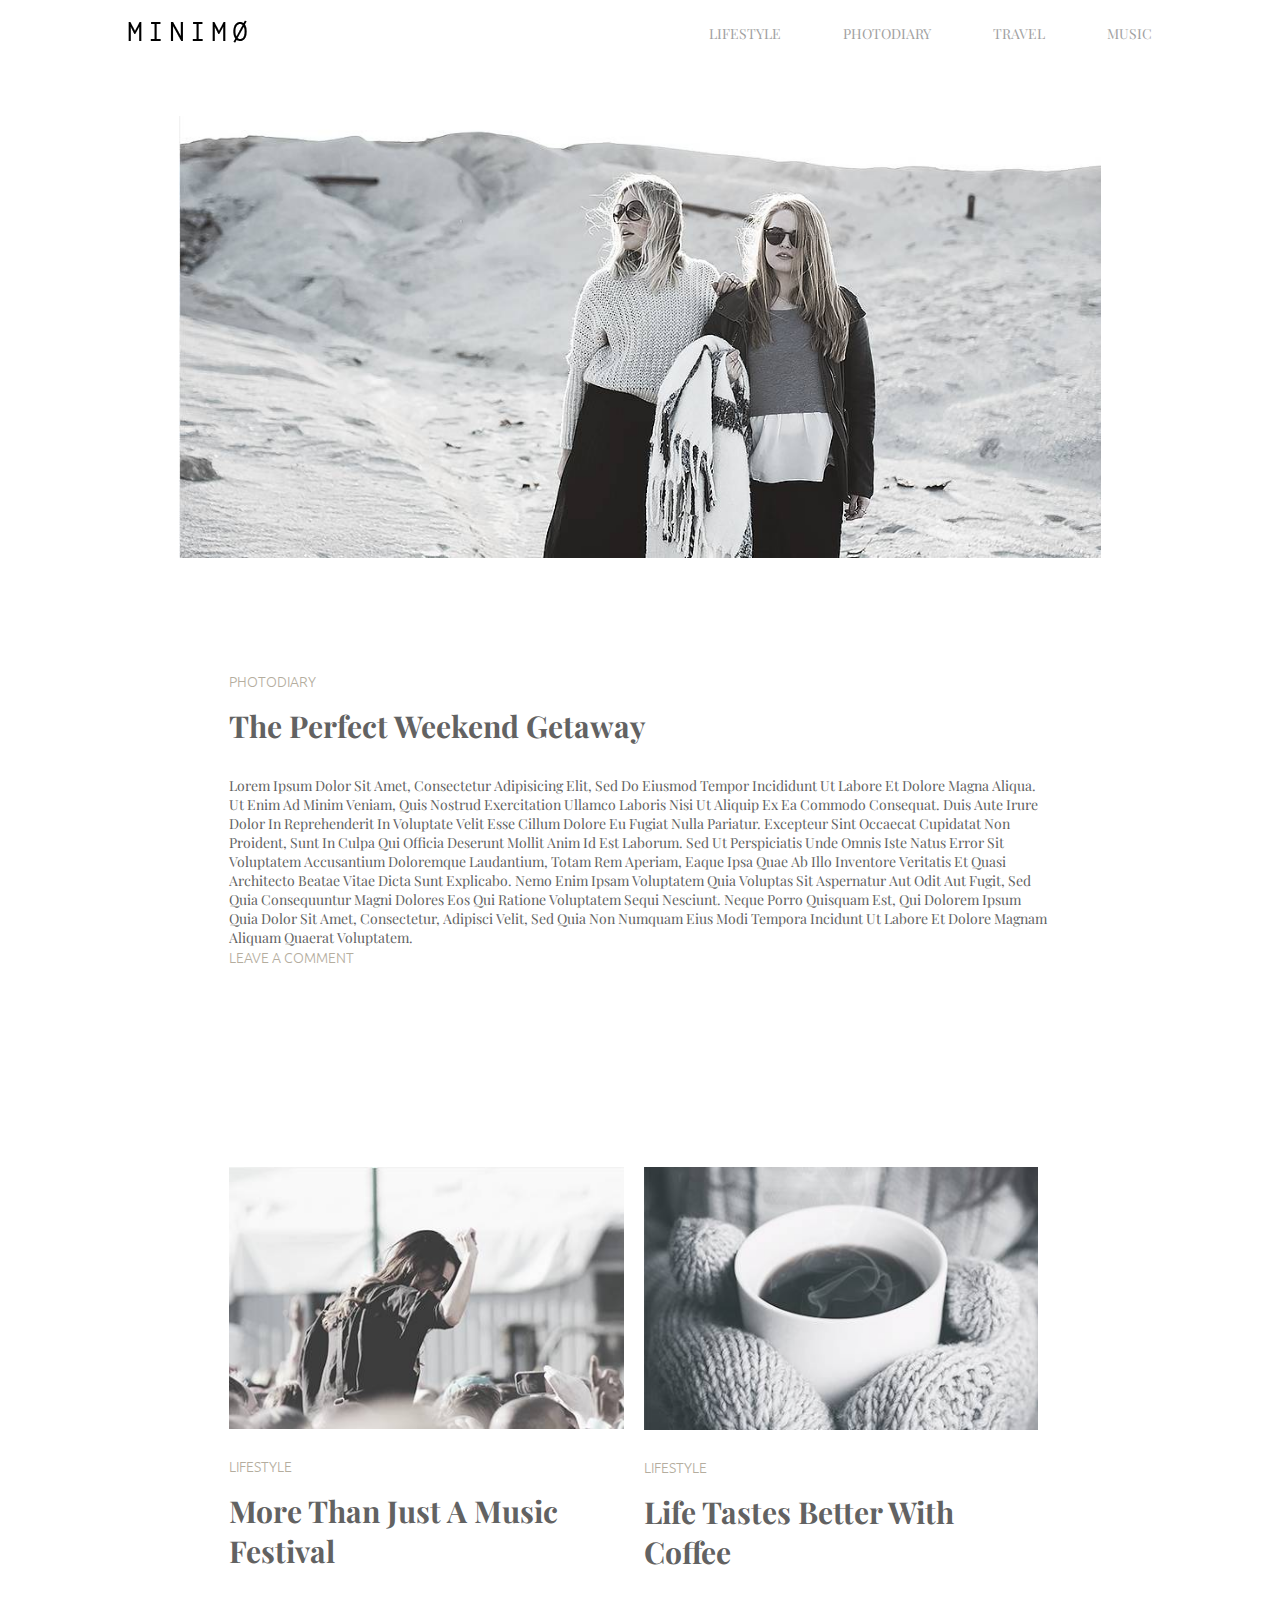
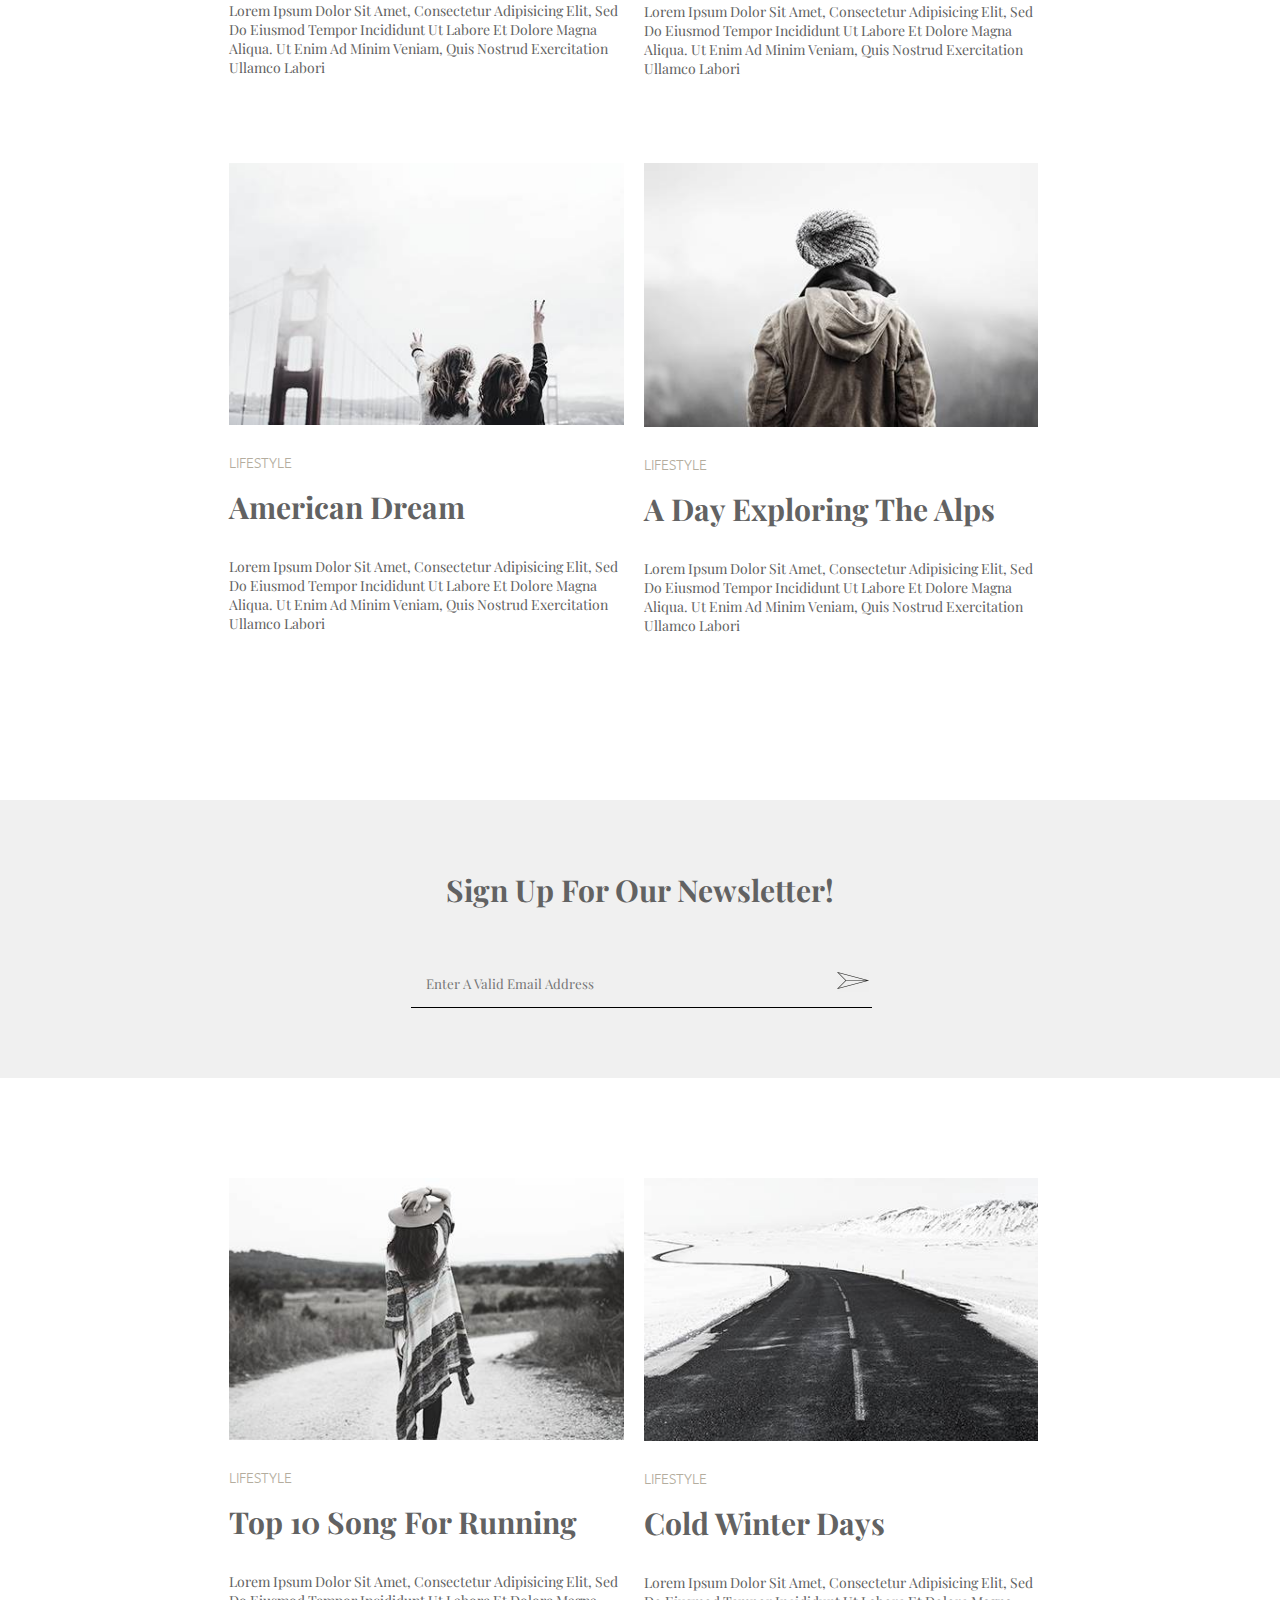
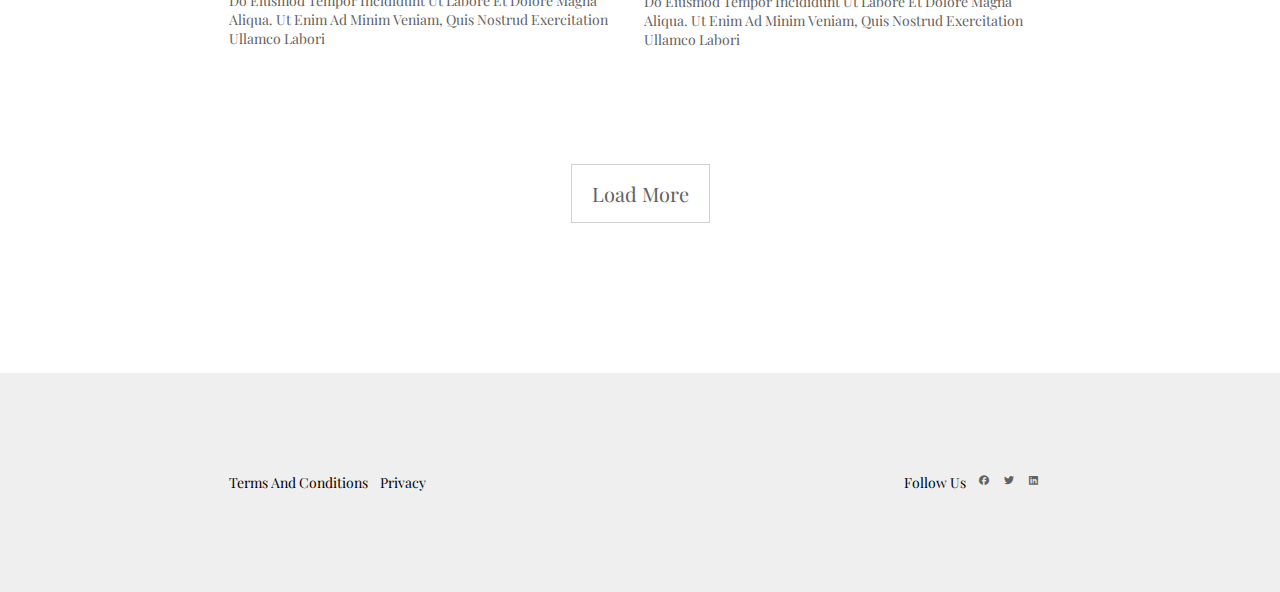
==== index.html @ 7b5004a9 "minimal theme" ====
<!DOCTYPE html>
<html lang="en">
<head>
    <meta charset="UTF-8">
    <meta http-equiv="X-UA-Compatible" content="IE=edge">
    <meta name="viewport" content="width=device-width, initial-scale=1.0">
    <title>Quick | Convert JPEG to HTML</title>
    <link rel="icon" type="image/x-icon" href="img/favicon.ico">
	<link rel="stylesheet" type="text/css" href="css/style.css">
	<link rel="stylesheet" href="https://cdnjs.cloudflare.com/ajax/libs/font-awesome/6.1.1/css/all.min.css">


</head>
<body>
	<header>
		<!-- <div class="container flexheader"> -->
			<div class="logo">
				<img src="img/logo.png" alt="logo">
			</div>
			<nav class="navbar">
				<a href="#"> lifestyle</a>
				<a href="#">photodiary</a>
				<a href="#">travel</a>
				<a href="#">music</a>
			</nav>
		<!-- </div> -->
	</header>
	<section class="homepage">
		<div class="container">
			<div class="banner_img">
				<img src="img/banner.jpg">
			</div>
			<div class="banner_content">
				<h4>photodiary</h4>
				<h2>The perfect weekend getaway </h2>
				<p>Lorem ipsum dolor sit amet, consectetur adipisicing elit, sed do eiusmod tempor incididunt ut labore et dolore magna aliqua. Ut enim ad minim veniam, quis nostrud exercitation ullamco laboris nisi ut aliquip ex ea commodo consequat. Duis aute irure dolor in reprehenderit in voluptate velit esse cillum dolore eu fugiat nulla pariatur. Excepteur sint occaecat cupidatat non proident, sunt in culpa qui officia deserunt mollit anim id est laborum. Sed ut perspiciatis unde omnis iste natus error sit voluptatem accusantium doloremque laudantium, totam rem aperiam, eaque ipsa quae ab illo inventore veritatis et quasi architecto beatae vitae dicta sunt explicabo. Nemo enim ipsam voluptatem quia voluptas sit aspernatur aut odit aut fugit, sed quia consequuntur magni dolores eos qui ratione voluptatem sequi nesciunt. Neque porro quisquam est, qui dolorem ipsum quia dolor sit amet, consectetur, adipisci velit, sed quia non numquam eius modi tempora incidunt ut labore et dolore magnam aliquam quaerat voluptatem.
				</p>
				<h3>Leave a comment</h3>

			</div>

	</div></section>
	<section><div class="container">
		<div class="gallery-container">
			<div class="single-box">
				<img src="img/service-1.jpg">
				<p class="top_title">Lifestyle</p>
				<h2>More than just a music festival </h2>
				<p>Lorem ipsum dolor sit amet, consectetur adipisicing elit, sed do eiusmod tempor incididunt ut labore et dolore magna aliqua. Ut enim ad minim veniam, quis nostrud exercitation ullamco labori</p>
			</div>
			<div class="single-box">
				<img src="img/service-2.jpg">
				<p class="top_title">Lifestyle</p>
				<h2>Life tastes better with coffee</h2>
				<p>Lorem ipsum dolor sit amet, consectetur adipisicing elit, sed do eiusmod tempor incididunt ut labore et dolore magna aliqua. Ut enim ad minim veniam, quis nostrud exercitation ullamco labori</p>
			</div>
			<div class="single-box">
				<img src="img/service-3.jpg">
				<p class="top_title">Lifestyle</p>
				<h2>American dream </h2>
				<p>Lorem ipsum dolor sit amet, consectetur adipisicing elit, sed do eiusmod tempor incididunt ut labore et dolore magna aliqua. Ut enim ad minim veniam, quis nostrud exercitation ullamco labori</p>
			</div>
			<div class="single-box">
				<img src="img/service-4.jpg">
				<p class="top_title">Lifestyle</p>
				<h2>A day exploring the Alps</h2>
				<p>Lorem ipsum dolor sit amet, consectetur adipisicing elit, sed do eiusmod tempor incididunt ut labore et dolore magna aliqua. Ut enim ad minim veniam, quis nostrud exercitation ullamco labori</p>
			</div>
			</div>
	</div></section>
	<section class="newsletter">
		<div class="container">
			<h2>Sign up for our newsletter!</h2>
			<div class="form-container">
			<input type="email" placeholder="Enter a valid email address">
			<button class="sendbtn"><img src="img/sendicon.png"></button>
			
			</div>
		</div>
	</section>
	<section class="blog">
		<div class="container">
			<div class="blog-container">
			<div class="single-box">
				<img src="img/left_img.jpg">
				<p class="top_title">Lifestyle</p>
				<h2>Top 10 song for running</h2>
				<p>Lorem ipsum dolor sit amet, consectetur adipisicing elit, sed do eiusmod tempor incididunt ut labore et dolore magna aliqua. Ut enim ad minim veniam, quis nostrud exercitation ullamco labori</p>
			</div>
			<div class="single-box">
				<img src="img/rightimg.jpg">
				<p class="top_title">LifeStyle</p>
				<h2>Cold winter days</h2>
				<p>Lorem ipsum dolor sit amet, consectetur adipisicing elit, sed do eiusmod tempor incididunt ut labore et dolore magna aliqua. Ut enim ad minim veniam, quis nostrud exercitation ullamco labori</p>
			</div>
			</div>
			<div class="loadmore">
				<a href="#">Load More</a>
			</div>
		</div>
	</section>
	<section><div class="container"></div></section>
	<footer><div class="container footer">
		<div class="link">
			<a href="#Terms and conditions">Terms and conditions</a>
			<a href="#Privacy">Privacy</a>
		</div>
		<div class="box">
		    <p>Follow Us</p>
		    <ul>
		        <li>
		            <a href="#"><i class="fa-brands fa-facebook"></i></a>
		        </li>
		        <li><a href="#"><i class="fa-brands fa-twitter"></i></a></li>
		        <li><a href="#"><i class="fa-brands fa-linkedin"></i></a></li>
		    </ul>
		    
		</div>
	</div></footer>
</body>
</html>
---- css/style.css ----
@import url('https://fonts.googleapis.com/css2?family=Playfair+Display:wght@400;500;600&family=Ubuntu:wght@300&display=swap');
*{
    font-family: 'Playfair Display', serif;

    margin:0;
    padding:0;
    box-sizing: border-box;
    outline: none;
    border:none;
    text-decoration:none;
    text-transform: capitalize;
}
html{
    font-size: 62.5%;
    overflow-x: hidden;
}
html::-webkit-scrollbar{
    width: 1rem;
}
html::-webkit-scrollbar-track{
    background-color: white;
}
html::-webkit-scrollbar-thumb{
    background-color: #626262;
}
section, header, footer{
    padding: 5rem 10%;
}
section h1{
    font-size: 3em;
}
img{max-width: 100%;}
.container{width:90%;margin: 0 auto;}
header{
    position:sticky;
    top: 0;left: 0;right: 0;
    z-index:1000;background: #fff;
    padding-top:2rem;
    padding-bottom: 2rem;
    display: flex;
    align-items: center;
    justify-content: space-between;
    /*width: 90%;*/
}
.navbar a{
    text-transform: uppercase;font-size: 14px;color: #a1a1a1;font-weight: lighter;padding-right: 60px;
}
.navbar a:last-child{padding-right: 0}

.banner_img{padding-bottom: 60px;}
.banner_content{padding: 50px;}
h2{font-size: 30px; color: #626262;}
h4, h3, .top_title{font-family: 'Ubuntu', sans-serif;font-weight: lighter;text-transform: uppercase;color:#b4ad9e;font-size: 14px;}
.banner_content h2{font-size: 30px; color: #626262;}
p{font-size: 14px;color: #626262;}
.loadmore a{border: 1px solid #d1d1d1;
    padding: 15px 20px;
    color: #626262;
    font-size: 20px;}
footer p{color: #000;padding-right: 13px;}
.gallery-container, .blog-container{display: flex;flex-wrap:wrap;gap:2rem;padding:50px;}
.single-box{width:48%;margin-bottom: 65px;}
.single-box img{margin-bottom: 24px;}
.single-box .top_title, .banner_content h4{margin-bottom: 15px;}
.single-box h2, .banner_content h2{margin-bottom: 30px;}
.newsletter{background: #f0f0f0;padding: 70px 0;text-align: center;}
.newsletter h2{margin-bottom: 50px;}
.blog .loadmore{display: flex;align-items:center;justify-content:center;}

footer {background-color: #efefef}
.footer{display: flex;
    justify-content: space-between;
    align-items: center;padding:50px;
}
.link a{
    font-size: 14px;color: #000;margin-right: 10px;
} 
ul li{list-style-type: none;display: inline-block;padding-right: 13px;}
.footer .box{display: flex;}
.footer .box a{
    color: #626262;
    font-style: 14px;
}
input{
    width: 40%;
    padding: 15px;
    border-bottom: 1px solid #000;
    background: transparent;
    position: relative;
}
.form-container .sendbtn{margin-left: -37px;}
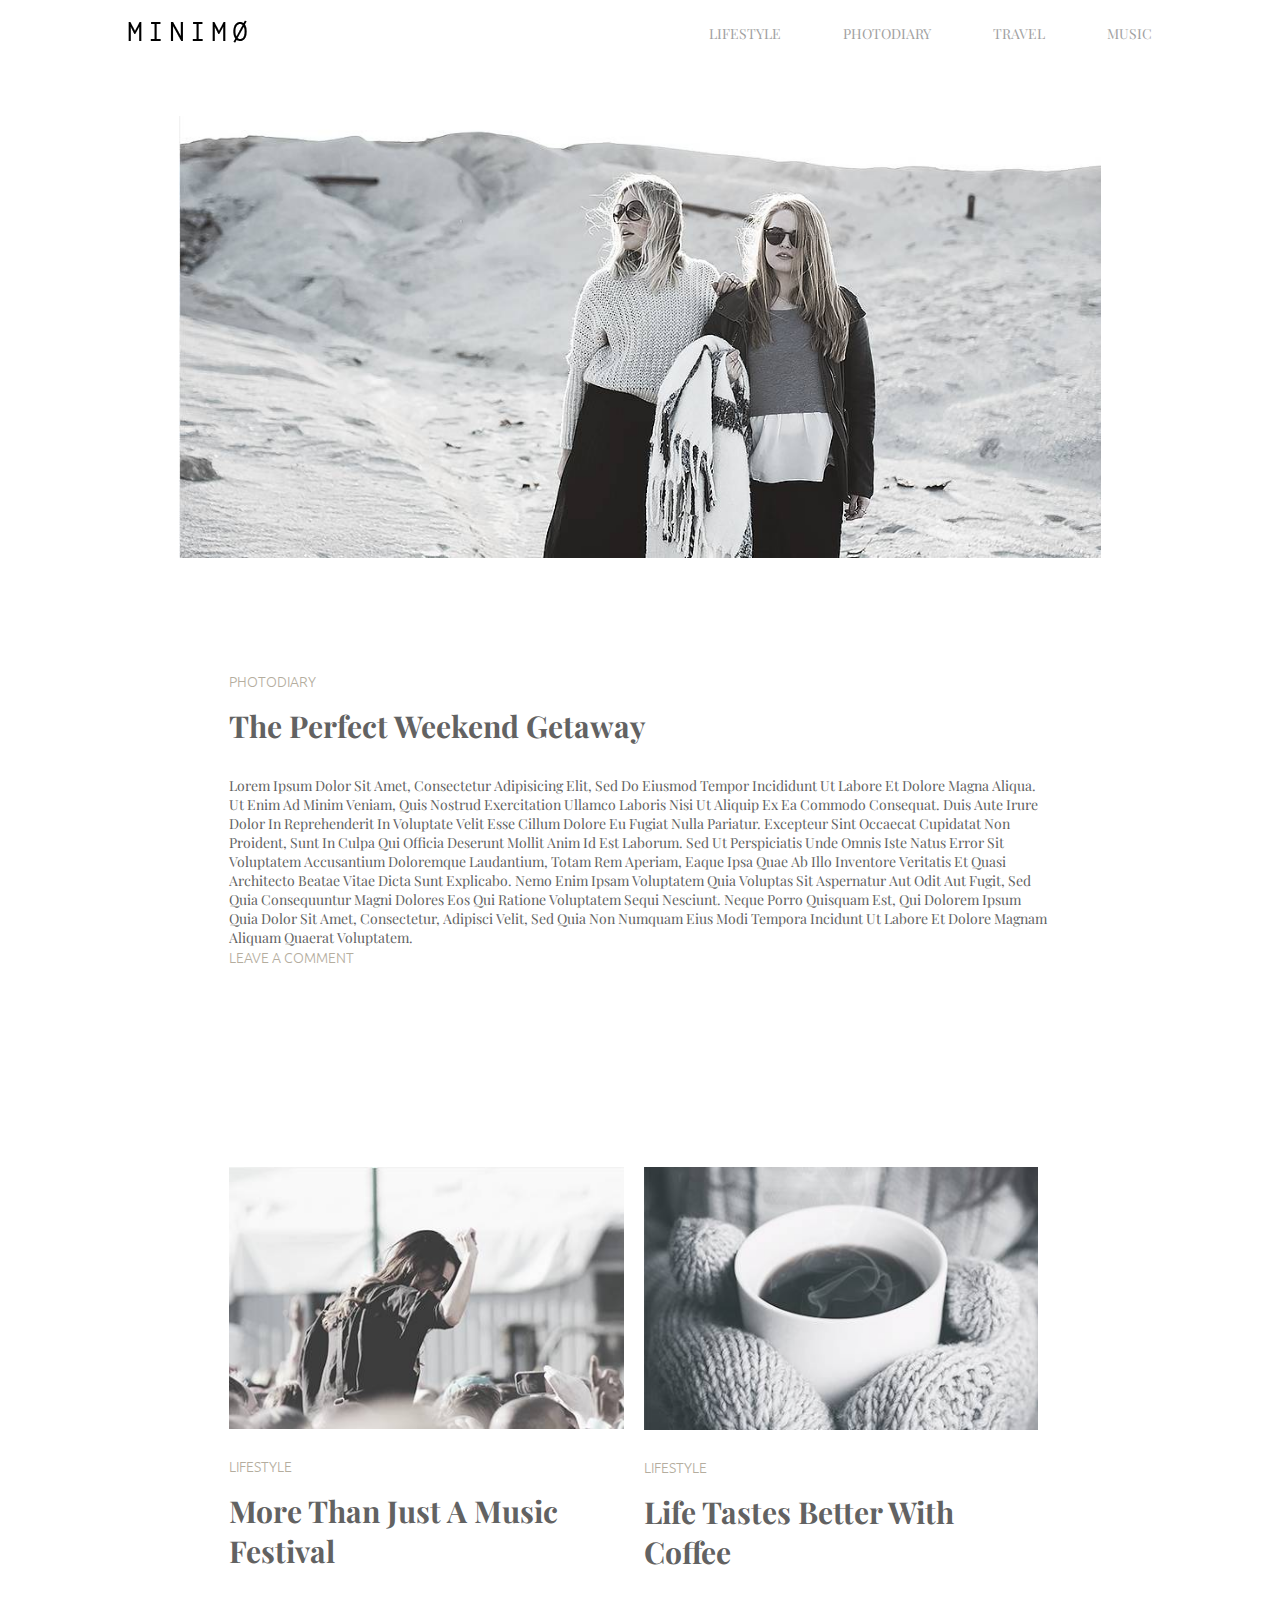
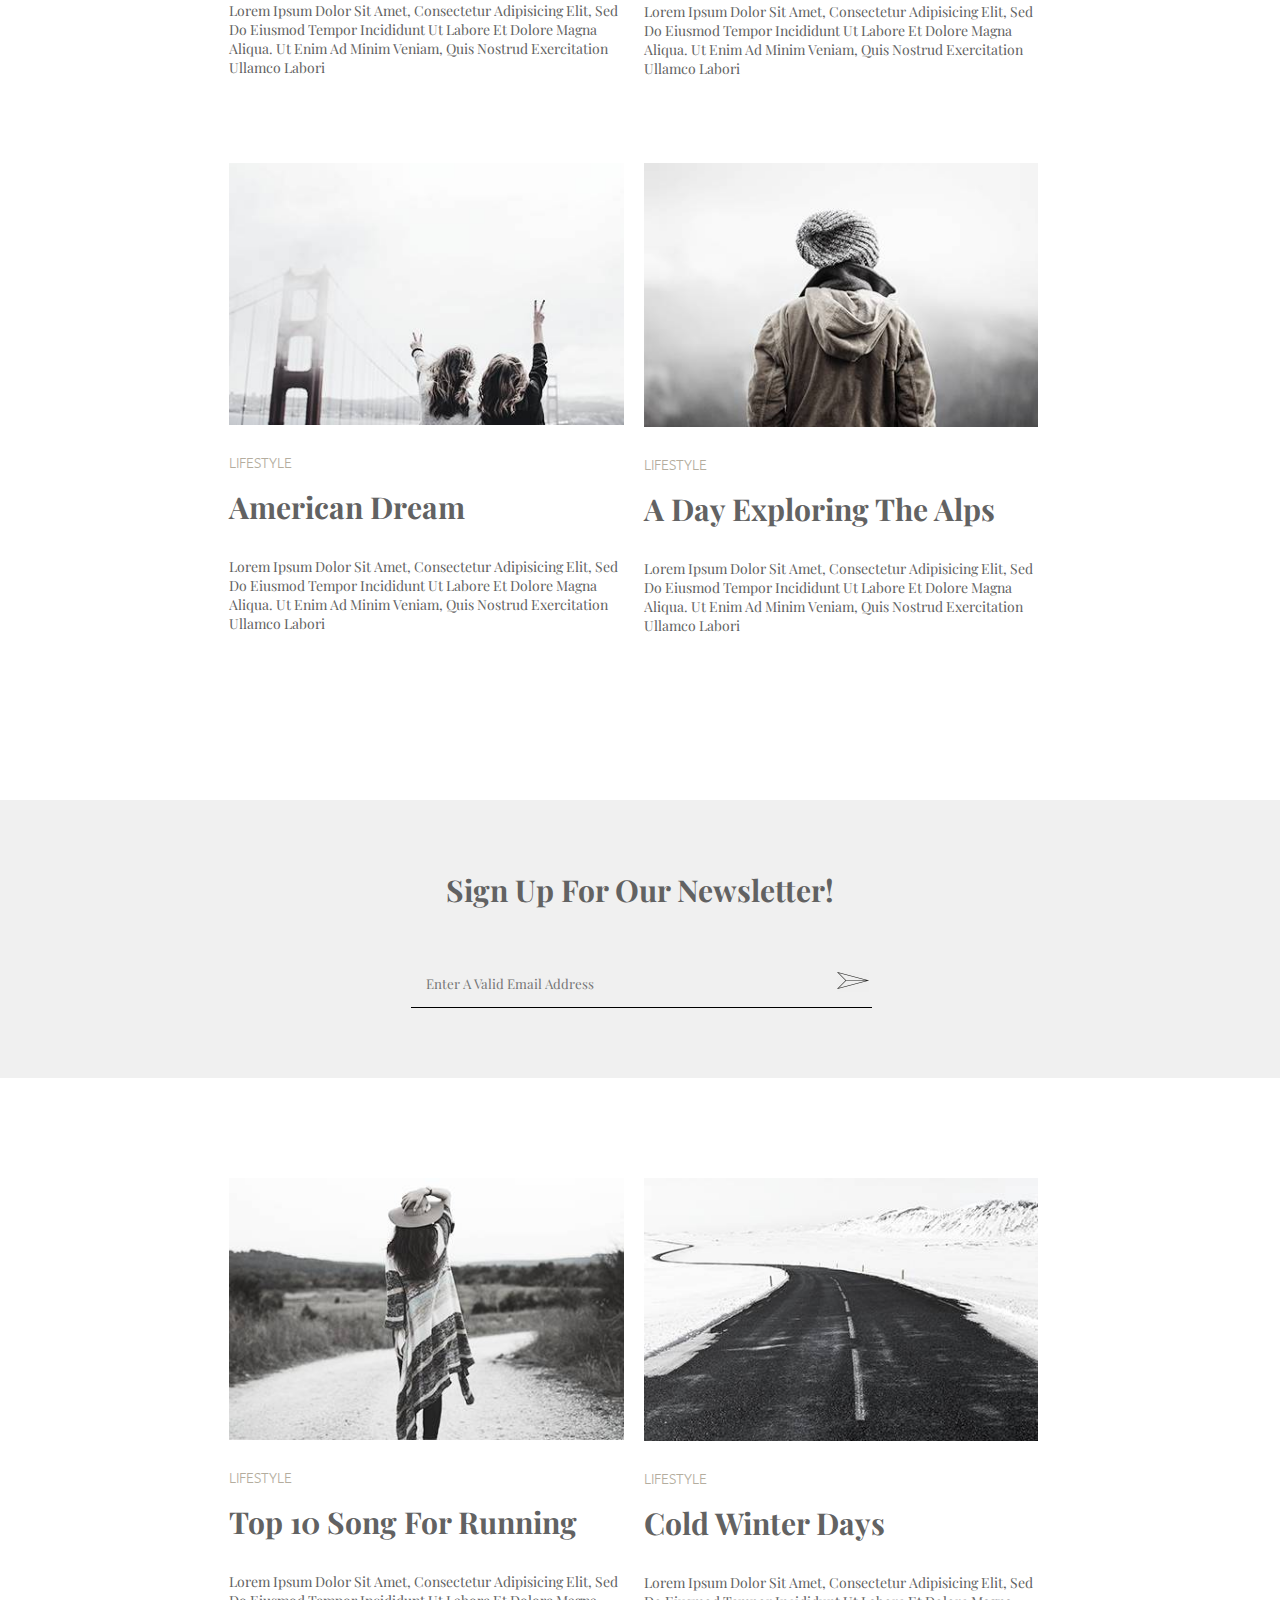
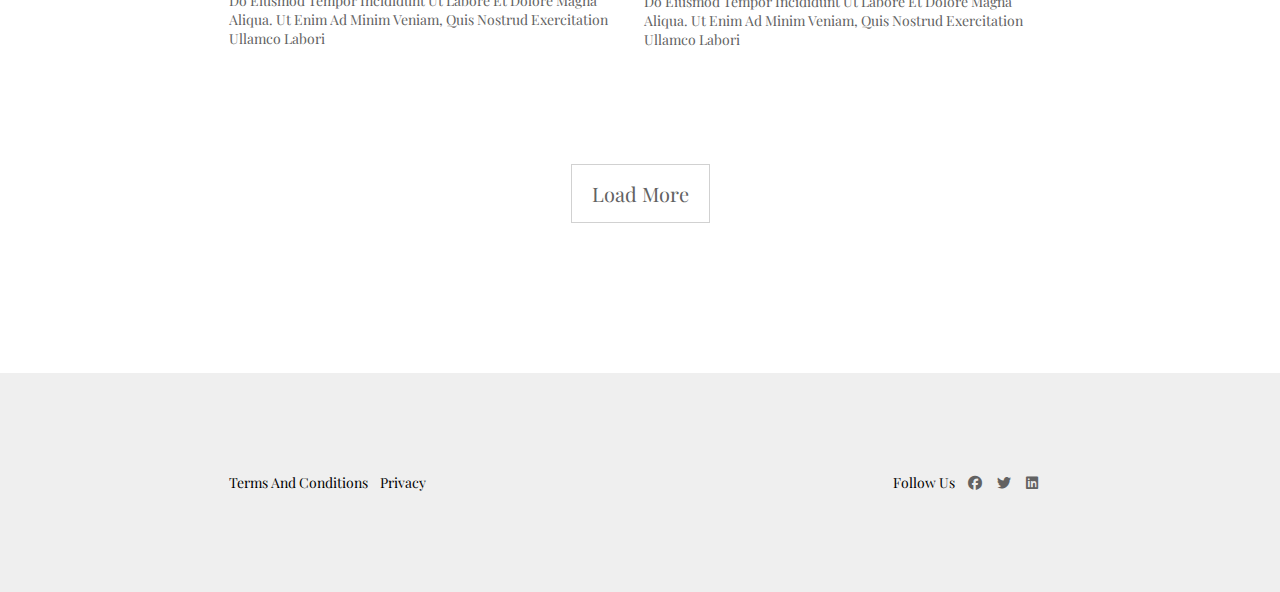
==== commit 69570526: "changed" ====
--- a/index.html
+++ b/index.html
@@ -1,121 +1,184 @@
 <!DOCTYPE html>
 <html lang="en">
-<head>
-    <meta charset="UTF-8">
-    <meta http-equiv="X-UA-Compatible" content="IE=edge">
-    <meta name="viewport" content="width=device-width, initial-scale=1.0">
-    <title>Quick | Convert JPEG to HTML</title>
-    <link rel="icon" type="image/x-icon" href="img/favicon.ico">
-	<link rel="stylesheet" type="text/css" href="css/style.css">
-	<link rel="stylesheet" href="https://cdnjs.cloudflare.com/ajax/libs/font-awesome/6.1.1/css/all.min.css">
-
-
-</head>
-<body>
-	<header>
-		<!-- <div class="container flexheader"> -->
-			<div class="logo">
-				<img src="img/logo.png" alt="logo">
-			</div>
-			<nav class="navbar">
-				<a href="#"> lifestyle</a>
-				<a href="#">photodiary</a>
-				<a href="#">travel</a>
-				<a href="#">music</a>
-			</nav>
-		<!-- </div> -->
-	</header>
-	<section class="homepage">
-		<div class="container">
-			<div class="banner_img">
-				<img src="img/banner.jpg">
-			</div>
-			<div class="banner_content">
-				<h4>photodiary</h4>
-				<h2>The perfect weekend getaway </h2>
-				<p>Lorem ipsum dolor sit amet, consectetur adipisicing elit, sed do eiusmod tempor incididunt ut labore et dolore magna aliqua. Ut enim ad minim veniam, quis nostrud exercitation ullamco laboris nisi ut aliquip ex ea commodo consequat. Duis aute irure dolor in reprehenderit in voluptate velit esse cillum dolore eu fugiat nulla pariatur. Excepteur sint occaecat cupidatat non proident, sunt in culpa qui officia deserunt mollit anim id est laborum. Sed ut perspiciatis unde omnis iste natus error sit voluptatem accusantium doloremque laudantium, totam rem aperiam, eaque ipsa quae ab illo inventore veritatis et quasi architecto beatae vitae dicta sunt explicabo. Nemo enim ipsam voluptatem quia voluptas sit aspernatur aut odit aut fugit, sed quia consequuntur magni dolores eos qui ratione voluptatem sequi nesciunt. Neque porro quisquam est, qui dolorem ipsum quia dolor sit amet, consectetur, adipisci velit, sed quia non numquam eius modi tempora incidunt ut labore et dolore magnam aliquam quaerat voluptatem.
-				</p>
-				<h3>Leave a comment</h3>
-
-			</div>
-
-	</div></section>
-	<section><div class="container">
-		<div class="gallery-container">
-			<div class="single-box">
-				<img src="img/service-1.jpg">
-				<p class="top_title">Lifestyle</p>
-				<h2>More than just a music festival </h2>
-				<p>Lorem ipsum dolor sit amet, consectetur adipisicing elit, sed do eiusmod tempor incididunt ut labore et dolore magna aliqua. Ut enim ad minim veniam, quis nostrud exercitation ullamco labori</p>
-			</div>
-			<div class="single-box">
-				<img src="img/service-2.jpg">
-				<p class="top_title">Lifestyle</p>
-				<h2>Life tastes better with coffee</h2>
-				<p>Lorem ipsum dolor sit amet, consectetur adipisicing elit, sed do eiusmod tempor incididunt ut labore et dolore magna aliqua. Ut enim ad minim veniam, quis nostrud exercitation ullamco labori</p>
-			</div>
-			<div class="single-box">
-				<img src="img/service-3.jpg">
-				<p class="top_title">Lifestyle</p>
-				<h2>American dream </h2>
-				<p>Lorem ipsum dolor sit amet, consectetur adipisicing elit, sed do eiusmod tempor incididunt ut labore et dolore magna aliqua. Ut enim ad minim veniam, quis nostrud exercitation ullamco labori</p>
-			</div>
-			<div class="single-box">
-				<img src="img/service-4.jpg">
-				<p class="top_title">Lifestyle</p>
-				<h2>A day exploring the Alps</h2>
-				<p>Lorem ipsum dolor sit amet, consectetur adipisicing elit, sed do eiusmod tempor incididunt ut labore et dolore magna aliqua. Ut enim ad minim veniam, quis nostrud exercitation ullamco labori</p>
-			</div>
-			</div>
-	</div></section>
-	<section class="newsletter">
-		<div class="container">
-			<h2>Sign up for our newsletter!</h2>
-			<div class="form-container">
-			<input type="email" placeholder="Enter a valid email address">
-			<button class="sendbtn"><img src="img/sendicon.png"></button>
-			
-			</div>
-		</div>
-	</section>
-	<section class="blog">
-		<div class="container">
-			<div class="blog-container">
-			<div class="single-box">
-				<img src="img/left_img.jpg">
-				<p class="top_title">Lifestyle</p>
-				<h2>Top 10 song for running</h2>
-				<p>Lorem ipsum dolor sit amet, consectetur adipisicing elit, sed do eiusmod tempor incididunt ut labore et dolore magna aliqua. Ut enim ad minim veniam, quis nostrud exercitation ullamco labori</p>
-			</div>
-			<div class="single-box">
-				<img src="img/rightimg.jpg">
-				<p class="top_title">LifeStyle</p>
-				<h2>Cold winter days</h2>
-				<p>Lorem ipsum dolor sit amet, consectetur adipisicing elit, sed do eiusmod tempor incididunt ut labore et dolore magna aliqua. Ut enim ad minim veniam, quis nostrud exercitation ullamco labori</p>
-			</div>
-			</div>
-			<div class="loadmore">
-				<a href="#">Load More</a>
-			</div>
-		</div>
-	</section>
-	<section><div class="container"></div></section>
-	<footer><div class="container footer">
-		<div class="link">
-			<a href="#Terms and conditions">Terms and conditions</a>
-			<a href="#Privacy">Privacy</a>
-		</div>
-		<div class="box">
-		    <p>Follow Us</p>
-		    <ul>
-		        <li>
-		            <a href="#"><i class="fa-brands fa-facebook"></i></a>
-		        </li>
-		        <li><a href="#"><i class="fa-brands fa-twitter"></i></a></li>
-		        <li><a href="#"><i class="fa-brands fa-linkedin"></i></a></li>
-		    </ul>
-		    
-		</div>
-	</div></footer>
-</body>
-</html>+  <head>
+    <meta charset="UTF-8" />
+    <meta http-equiv="X-UA-Compatible" content="IE=edge" />
+    <meta name="viewport" content="width=device-width, initial-scale=1.0" />
+    <title>Minimo | Convert JPEG to HTML</title>
+    <link rel="icon" type="image/x-icon" href="img/favicon.ico" />
+    <link rel="stylesheet" type="text/css" href="css/style.css" />
+    <link
+      rel="stylesheet"
+      href="https://cdnjs.cloudflare.com/ajax/libs/font-awesome/6.1.1/css/all.min.css"
+    />
+  </head>
+  <body>
+    <header>
+      <!-- <div class="container flexheader"> -->
+      <div class="logo">
+        <img src="img/logo.png" alt="logo" />
+      </div>
+      <nav class="navbar" id="mySidenav">
+        <a href="#"> lifestyle</a>
+        <a href="#">photodiary</a>
+        <a href="#">travel</a>
+        <a href="#">music</a>
+      </nav>
+      <div class="menu" onclick="myFunction(this)">
+        <div class="bar1"></div>
+        <div class="bar2"></div>
+        <div class="bar3"></div>
+      </div>
+      <!-- </div> -->
+    </header>
+    <section class="homepage">
+      <div class="container">
+        <div class="banner_img">
+          <img src="img/banner.jpg" />
+        </div>
+        <div class="banner_content">
+          <h4>photodiary</h4>
+          <h2>The perfect weekend getaway</h2>
+          <p>
+            Lorem ipsum dolor sit amet, consectetur adipisicing elit, sed do
+            eiusmod tempor incididunt ut labore et dolore magna aliqua. Ut enim
+            ad minim veniam, quis nostrud exercitation ullamco laboris nisi ut
+            aliquip ex ea commodo consequat. Duis aute irure dolor in
+            reprehenderit in voluptate velit esse cillum dolore eu fugiat nulla
+            pariatur. Excepteur sint occaecat cupidatat non proident, sunt in
+            culpa qui officia deserunt mollit anim id est laborum. Sed ut
+            perspiciatis unde omnis iste natus error sit voluptatem accusantium
+            doloremque laudantium, totam rem aperiam, eaque ipsa quae ab illo
+            inventore veritatis et quasi architecto beatae vitae dicta sunt
+            explicabo. Nemo enim ipsam voluptatem quia voluptas sit aspernatur
+            aut odit aut fugit, sed quia consequuntur magni dolores eos qui
+            ratione voluptatem sequi nesciunt. Neque porro quisquam est, qui
+            dolorem ipsum quia dolor sit amet, consectetur, adipisci velit, sed
+            quia non numquam eius modi tempora incidunt ut labore et dolore
+            magnam aliquam quaerat voluptatem.
+          </p>
+          <h3>Leave a comment</h3>
+        </div>
+      </div>
+    </section>
+    <section>
+      <div class="container">
+        <div class="gallery-container">
+          <div class="single-box">
+            <img src="img/service-1.jpg" />
+            <p class="top_title">Lifestyle</p>
+            <h2>More than just a music festival</h2>
+            <p>
+              Lorem ipsum dolor sit amet, consectetur adipisicing elit, sed do
+              eiusmod tempor incididunt ut labore et dolore magna aliqua. Ut
+              enim ad minim veniam, quis nostrud exercitation ullamco labori
+            </p>
+          </div>
+          <div class="single-box">
+            <img src="img/service-2.jpg" />
+            <p class="top_title">Lifestyle</p>
+            <h2>Life tastes better with coffee</h2>
+            <p>
+              Lorem ipsum dolor sit amet, consectetur adipisicing elit, sed do
+              eiusmod tempor incididunt ut labore et dolore magna aliqua. Ut
+              enim ad minim veniam, quis nostrud exercitation ullamco labori
+            </p>
+          </div>
+          <div class="single-box">
+            <img src="img/service-3.jpg" />
+            <p class="top_title">Lifestyle</p>
+            <h2>American dream</h2>
+            <p>
+              Lorem ipsum dolor sit amet, consectetur adipisicing elit, sed do
+              eiusmod tempor incididunt ut labore et dolore magna aliqua. Ut
+              enim ad minim veniam, quis nostrud exercitation ullamco labori
+            </p>
+          </div>
+          <div class="single-box">
+            <img src="img/service-4.jpg" />
+            <p class="top_title">Lifestyle</p>
+            <h2>A day exploring the Alps</h2>
+            <p>
+              Lorem ipsum dolor sit amet, consectetur adipisicing elit, sed do
+              eiusmod tempor incididunt ut labore et dolore magna aliqua. Ut
+              enim ad minim veniam, quis nostrud exercitation ullamco labori
+            </p>
+          </div>
+        </div>
+      </div>
+    </section>
+    <section class="newsletter">
+      <div class="container">
+        <h2>Sign up for our newsletter!</h2>
+        <div class="form-container">
+          <input type="email" placeholder="Enter a valid email address" />
+          <button class="sendbtn"><img src="img/sendicon.png" /></button>
+        </div>
+      </div>
+    </section>
+    <section class="blog">
+      <div class="container">
+        <div class="blog-container">
+          <div class="single-box">
+            <img src="img/left_img.jpg" />
+            <p class="top_title">Lifestyle</p>
+            <h2>Top 10 song for running</h2>
+            <p>
+              Lorem ipsum dolor sit amet, consectetur adipisicing elit, sed do
+              eiusmod tempor incididunt ut labore et dolore magna aliqua. Ut
+              enim ad minim veniam, quis nostrud exercitation ullamco labori
+            </p>
+          </div>
+          <div class="single-box">
+            <img src="img/rightimg.jpg" />
+            <p class="top_title">LifeStyle</p>
+            <h2>Cold winter days</h2>
+            <p>
+              Lorem ipsum dolor sit amet, consectetur adipisicing elit, sed do
+              eiusmod tempor incididunt ut labore et dolore magna aliqua. Ut
+              enim ad minim veniam, quis nostrud exercitation ullamco labori
+            </p>
+          </div>
+        </div>
+        <div class="loadmore">
+          <a href="#">Load More</a>
+        </div>
+      </div>
+    </section>
+    <section><div class="container"></div></section>
+    <footer>
+      <div class="container footer">
+        <div class="link">
+          <a href="#Terms and conditions">Terms and conditions</a>
+          <a href="#Privacy">Privacy</a>
+        </div>
+        <div class="box">
+          <p>Follow Us</p>
+          <ul>
+            <li>
+              <a href="#"><i class="fa-brands fa-facebook"></i></a>
+            </li>
+            <li>
+              <a href="#"><i class="fa-brands fa-twitter"></i></a>
+            </li>
+            <li>
+              <a href="#"><i class="fa-brands fa-linkedin"></i></a>
+            </li>
+          </ul>
+        </div>
+      </div>
+    </footer>
+    <script>
+    function myFunction(x) {
+      x.classList.toggle("change");
+      // document.getElementById("mySidenav").style.width = "250px";
+      var x = document.getElementById("mySidenav");
+      if (x.style.width === "100%") {
+        x.style.width = "0";
+      } else {
+        x.style.width = "100%";
+      }
+    }
+    </script>
+  </body>
+</html>
--- a/css/style.css
+++ b/css/style.css
@@ -70,7 +70,7 @@
 footer {background-color: #efefef}
 .footer{display: flex;
     justify-content: space-between;
-    align-items: center;padding:50px;
+    align-items: center;padding:50px;flex-wrap:wrap;
 }
 .link a{
     font-size: 14px;color: #000;margin-right: 10px;
@@ -79,7 +79,7 @@
 .footer .box{display: flex;}
 .footer .box a{
     color: #626262;
-    font-style: 14px;
+    font-size: 14px;
 }
 input{
     width: 40%;
@@ -88,4 +88,72 @@
     background: transparent;
     position: relative;
 }
-.form-container .sendbtn{margin-left: -37px;}+.form-container .sendbtn{margin-left: -37px;}
+.menu {
+  display: none;
+  cursor: pointer;
+}
+
+.bar1, .bar2, .bar3 {
+  width: 35px;
+  height: 5px;
+  background-color: #333;
+  margin: 6px 0;
+  transition: 0.4s;
+}
+
+.change .bar1 {
+  -webkit-transform: rotate(-45deg) translate(-9px, 6px);
+  transform: rotate(-45deg) translate(-9px, 6px);
+}
+
+.change .bar2 {opacity: 0;}
+
+.change .bar3 {
+  -webkit-transform: rotate(45deg) translate(-8px, -8px);
+  transform: rotate(45deg) translate(-8px, -8px);
+}
+@media (max-width:768px){
+  .menu{display: inline-block;}
+  .navbar {
+    height: 100%; /* 100% Full-height */
+/*     display:none; */
+    width: 0; /* 0 width - change this with JavaScript */
+    position: fixed; /* Stay in place */
+    z-index: 1; /* Stay on top */
+    top: 10%; /* Stay at the top */
+    left: 0;
+    background-color: #111; /* Black*/
+    overflow-x: hidden; /* Disable horizontal scroll */
+    padding-top: 60px; /* Place content 60px from the top */
+    transition: 0.5s; /* 0.5 second transition effect to slide in the sidenav */
+}
+
+/* The navigation menu links */
+.navbar a {
+  padding: 8px 8px 8px 32px;
+  text-decoration: none;
+  font-size: 16px;
+  color: #818181;
+  display: block;
+  transition: 0.3s;
+}
+
+/* When you mouse over the navigation links, change their color */
+.navbar a:hover{
+  color: #f1f1f1;
+}
+  .banner_content{padding:0px;}
+  .container{width:100%;}
+  .gallery-container, .blog-container{padding:0}
+  .single-box h2, .banner_content h2{margin-bottom:20px;}
+  h2{font-size:22px;}
+  .footer{padding:0}
+}
+@media screen and (max-width: 480px){
+  .banner_content h2{font-size:22px;}
+  .banner_content h3{margin-top:15px;}
+  .single-box{width:100%;}
+  input{width:70%;}
+  .link{margin-bottom:10px;}
+}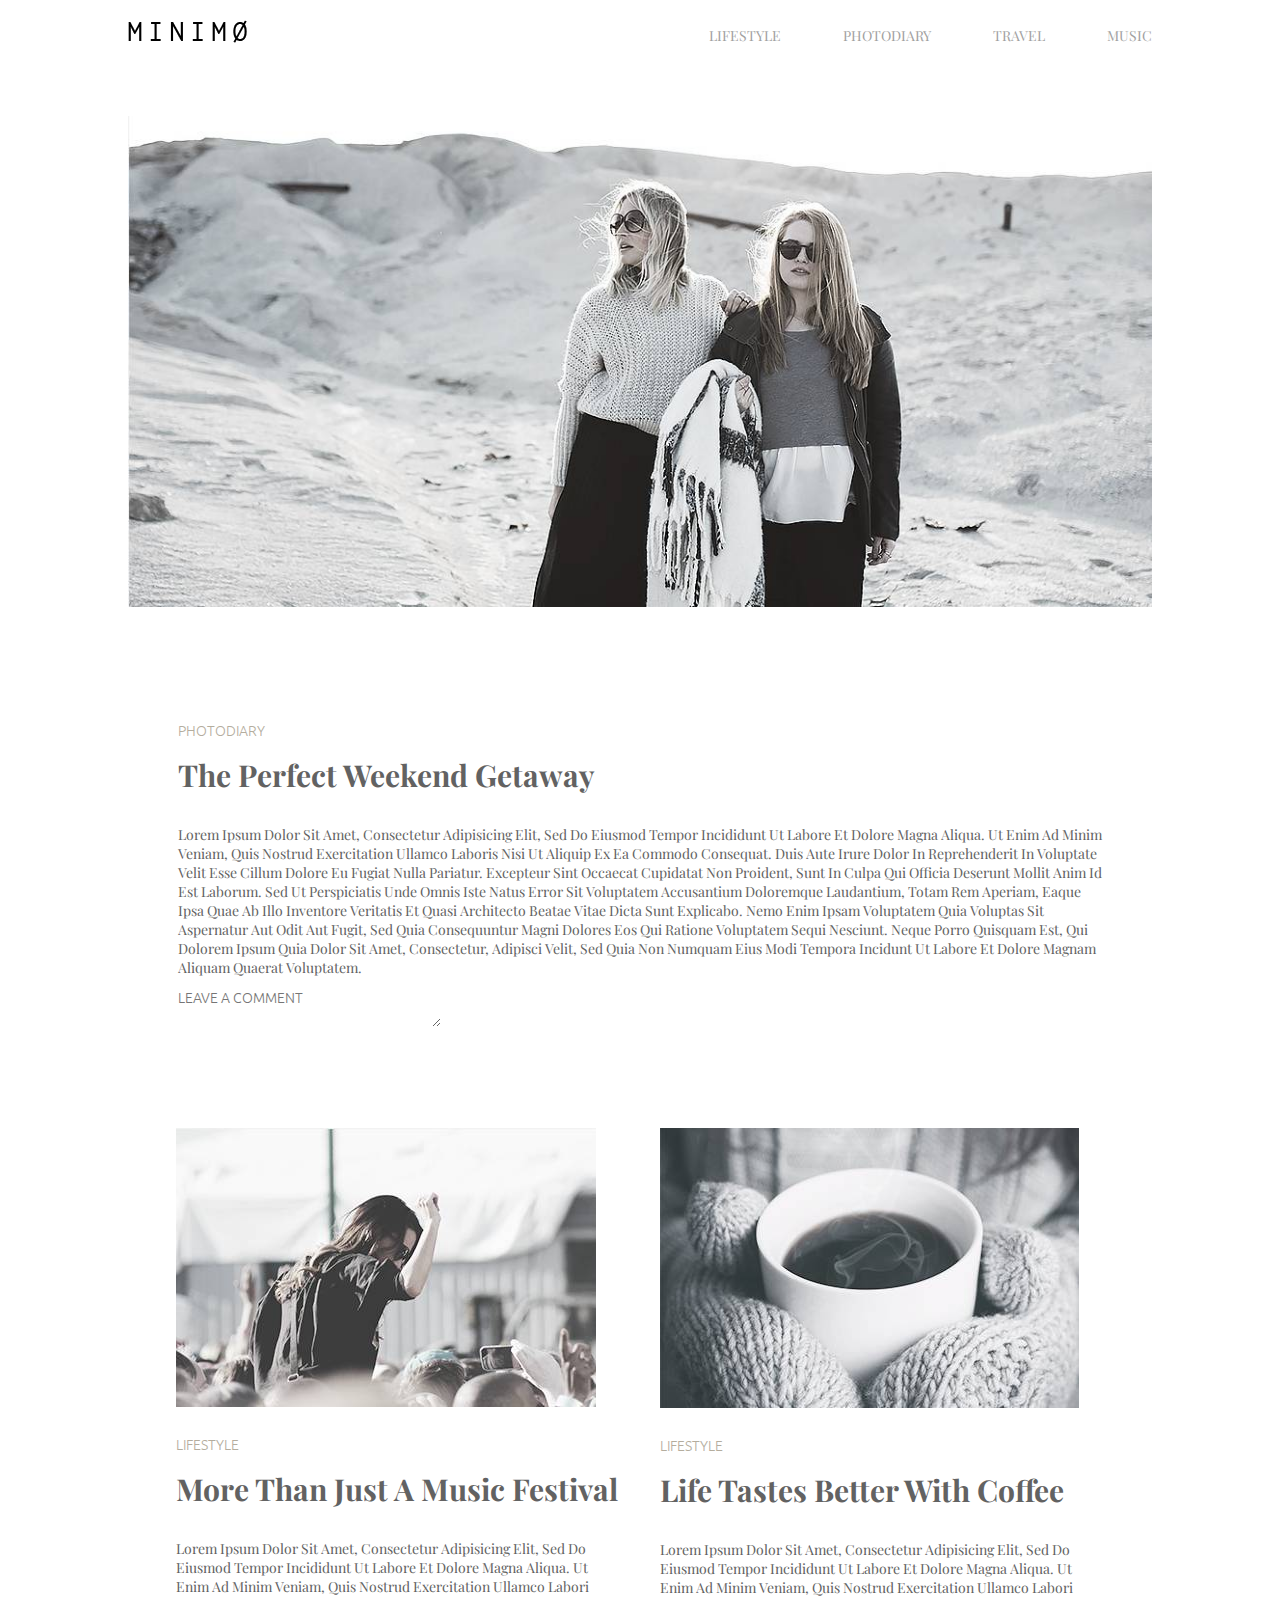
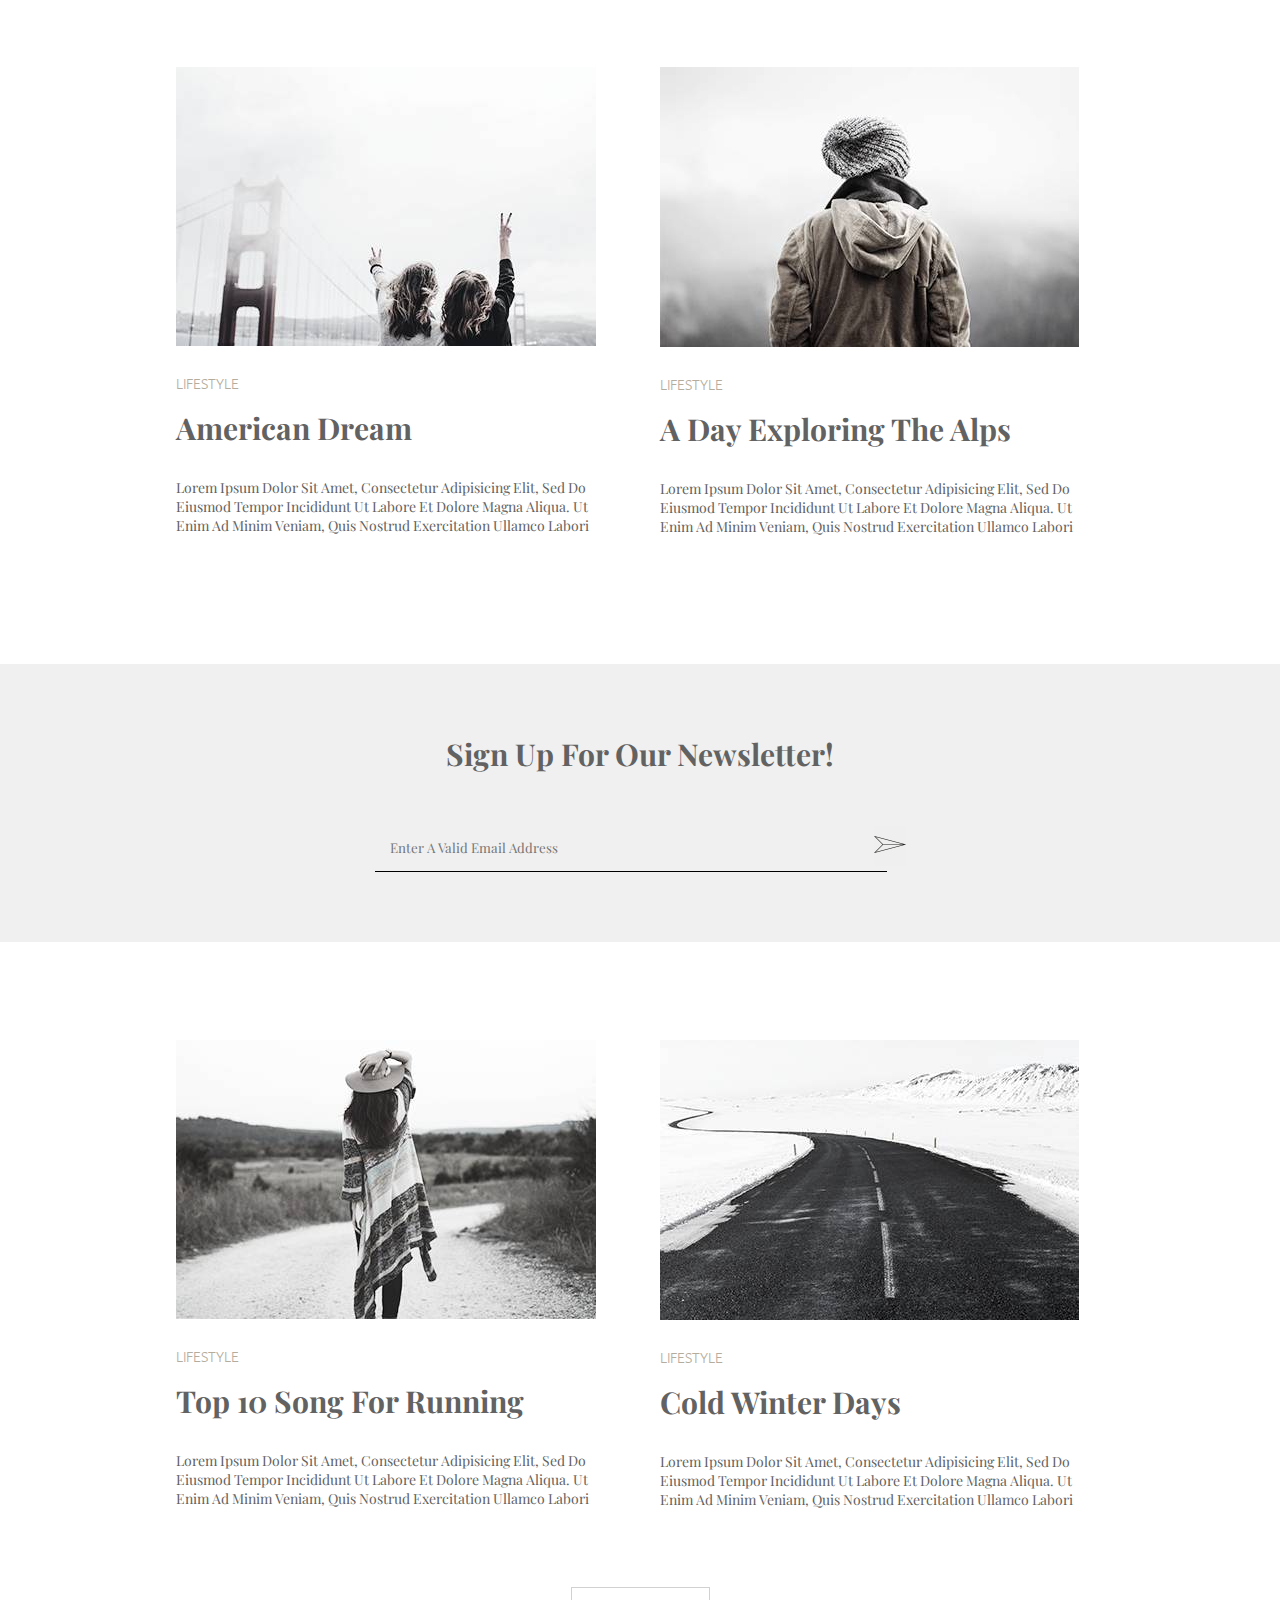
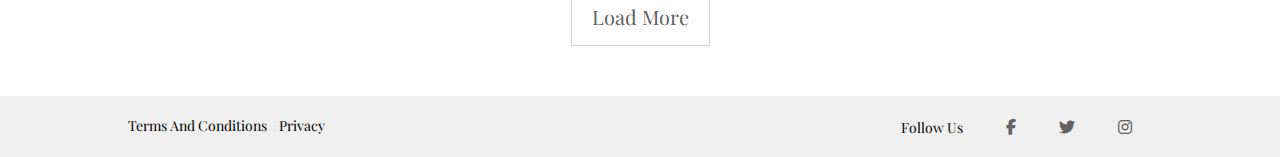
==== commit 90a50994: "changed" ====
--- a/index.html
+++ b/index.html
@@ -4,115 +4,112 @@
     <meta charset="UTF-8" />
     <meta http-equiv="X-UA-Compatible" content="IE=edge" />
     <meta name="viewport" content="width=device-width, initial-scale=1.0" />
-    <title>Minimo | Convert JPEG to HTML</title>
+    <title>Minimal | Convert JPEG to HTML</title>
     <link rel="icon" type="image/x-icon" href="img/favicon.ico" />
-    <link rel="stylesheet" type="text/css" href="css/style.css" />
+    <link rel="stylesheet" type="text/css" href="css/style1.css" />
     <link
       rel="stylesheet"
       href="https://cdnjs.cloudflare.com/ajax/libs/font-awesome/6.1.1/css/all.min.css"
     />
   </head>
-  <body>
-    <header>
-      <!-- <div class="container flexheader"> -->
-      <div class="logo">
-        <img src="img/logo.png" alt="logo" />
+<body>
+<header>
+    <div class="container flexheader">
+	    <div class="logo">
+	        <img src="img/logo.png" alt="logo" />
+	    </div>
+	    <nav class="navbar" id="mySidenav">
+	        <a href="#">lifestyle</a>
+	        <a href="#">photodiary</a>
+	        <a href="#">travel</a>
+	        <a href="#">music</a>
+	    </nav>
+	</div>
+</header>
+<section class="homepage">
+  <div class="container">
+    <div class="banner_img">
+      <img src="img/banner.jpg" />
+    </div>
+    <div class="banner_content">
+      <h4>photodiary</h4>
+      <h2>The perfect weekend getaway</h2>
+      <p>
+        Lorem ipsum dolor sit amet, consectetur adipisicing elit, sed do
+        eiusmod tempor incididunt ut labore et dolore magna aliqua. Ut enim
+        ad minim veniam, quis nostrud exercitation ullamco laboris nisi ut
+        aliquip ex ea commodo consequat. Duis aute irure dolor in
+        reprehenderit in voluptate velit esse cillum dolore eu fugiat nulla
+        pariatur. Excepteur sint occaecat cupidatat non proident, sunt in
+        culpa qui officia deserunt mollit anim id est laborum. Sed ut
+        perspiciatis unde omnis iste natus error sit voluptatem accusantium
+        doloremque laudantium, totam rem aperiam, eaque ipsa quae ab illo
+        inventore veritatis et quasi architecto beatae vitae dicta sunt
+        explicabo. Nemo enim ipsam voluptatem quia voluptas sit aspernatur
+        aut odit aut fugit, sed quia consequuntur magni dolores eos qui
+        ratione voluptatem sequi nesciunt. Neque porro quisquam est, qui
+        dolorem ipsum quia dolor sit amet, consectetur, adipisci velit, sed
+        quia non numquam eius modi tempora incidunt ut labore et dolore
+        magnam aliquam quaerat voluptatem.
+      </p>
+      <form>
+      	<textarea name="" id="comment" cols="30" rows="2" placeholder="Leave a comment"></textarea>
+      </form>
+    </div>
+  </div>
+</section>
+<section class="gallery">
+  <div class="container">
+    <div class="gallery-container">
+      <div class="single-box">
+        <img src="img/service-1.jpg" />
+        <p class="top_title">Lifestyle</p>
+        <h2>More than just a music festival</h2>
+        <p class="para">
+          Lorem ipsum dolor sit amet, consectetur adipisicing elit, sed do
+          eiusmod tempor incididunt ut labore et dolore magna aliqua. Ut
+          enim ad minim veniam, quis nostrud exercitation ullamco labori
+        </p>
       </div>
-      <nav class="navbar" id="mySidenav">
-        <a href="#"> lifestyle</a>
-        <a href="#">photodiary</a>
-        <a href="#">travel</a>
-        <a href="#">music</a>
-      </nav>
-      <div class="menu" onclick="myFunction(this)">
-        <div class="bar1"></div>
-        <div class="bar2"></div>
-        <div class="bar3"></div>
+      <div class="single-box">
+        <img src="img/service-2.jpg" />
+        <p class="top_title">Lifestyle</p>
+        <h2>Life tastes better with coffee</h2>
+        <p class="para">
+          Lorem ipsum dolor sit amet, consectetur adipisicing elit, sed do
+          eiusmod tempor incididunt ut labore et dolore magna aliqua. Ut
+          enim ad minim veniam, quis nostrud exercitation ullamco labori
+        </p>
       </div>
-      <!-- </div> -->
-    </header>
-    <section class="homepage">
-      <div class="container">
-        <div class="banner_img">
-          <img src="img/banner.jpg" />
-        </div>
-        <div class="banner_content">
-          <h4>photodiary</h4>
-          <h2>The perfect weekend getaway</h2>
-          <p>
-            Lorem ipsum dolor sit amet, consectetur adipisicing elit, sed do
-            eiusmod tempor incididunt ut labore et dolore magna aliqua. Ut enim
-            ad minim veniam, quis nostrud exercitation ullamco laboris nisi ut
-            aliquip ex ea commodo consequat. Duis aute irure dolor in
-            reprehenderit in voluptate velit esse cillum dolore eu fugiat nulla
-            pariatur. Excepteur sint occaecat cupidatat non proident, sunt in
-            culpa qui officia deserunt mollit anim id est laborum. Sed ut
-            perspiciatis unde omnis iste natus error sit voluptatem accusantium
-            doloremque laudantium, totam rem aperiam, eaque ipsa quae ab illo
-            inventore veritatis et quasi architecto beatae vitae dicta sunt
-            explicabo. Nemo enim ipsam voluptatem quia voluptas sit aspernatur
-            aut odit aut fugit, sed quia consequuntur magni dolores eos qui
-            ratione voluptatem sequi nesciunt. Neque porro quisquam est, qui
-            dolorem ipsum quia dolor sit amet, consectetur, adipisci velit, sed
-            quia non numquam eius modi tempora incidunt ut labore et dolore
-            magnam aliquam quaerat voluptatem.
-          </p>
-          <h3>Leave a comment</h3>
-        </div>
+      <div class="single-box">
+        <img src="img/service-3.jpg" />
+        <p class="top_title">Lifestyle</p>
+        <h2>American dream</h2>
+        <p class="para">
+          Lorem ipsum dolor sit amet, consectetur adipisicing elit, sed do
+          eiusmod tempor incididunt ut labore et dolore magna aliqua. Ut
+          enim ad minim veniam, quis nostrud exercitation ullamco labori
+        </p>
       </div>
-    </section>
-    <section>
-      <div class="container">
-        <div class="gallery-container">
-          <div class="single-box">
-            <img src="img/service-1.jpg" />
-            <p class="top_title">Lifestyle</p>
-            <h2>More than just a music festival</h2>
-            <p>
-              Lorem ipsum dolor sit amet, consectetur adipisicing elit, sed do
-              eiusmod tempor incididunt ut labore et dolore magna aliqua. Ut
-              enim ad minim veniam, quis nostrud exercitation ullamco labori
-            </p>
-          </div>
-          <div class="single-box">
-            <img src="img/service-2.jpg" />
-            <p class="top_title">Lifestyle</p>
-            <h2>Life tastes better with coffee</h2>
-            <p>
-              Lorem ipsum dolor sit amet, consectetur adipisicing elit, sed do
-              eiusmod tempor incididunt ut labore et dolore magna aliqua. Ut
-              enim ad minim veniam, quis nostrud exercitation ullamco labori
-            </p>
-          </div>
-          <div class="single-box">
-            <img src="img/service-3.jpg" />
-            <p class="top_title">Lifestyle</p>
-            <h2>American dream</h2>
-            <p>
-              Lorem ipsum dolor sit amet, consectetur adipisicing elit, sed do
-              eiusmod tempor incididunt ut labore et dolore magna aliqua. Ut
-              enim ad minim veniam, quis nostrud exercitation ullamco labori
-            </p>
-          </div>
-          <div class="single-box">
-            <img src="img/service-4.jpg" />
-            <p class="top_title">Lifestyle</p>
-            <h2>A day exploring the Alps</h2>
-            <p>
-              Lorem ipsum dolor sit amet, consectetur adipisicing elit, sed do
-              eiusmod tempor incididunt ut labore et dolore magna aliqua. Ut
-              enim ad minim veniam, quis nostrud exercitation ullamco labori
-            </p>
-          </div>
-        </div>
+      <div class="single-box">
+        <img src="img/service-4.jpg" />
+        <p class="top_title">Lifestyle</p>
+        <h2>A day exploring the Alps</h2>
+        <p class="para">
+          Lorem ipsum dolor sit amet, consectetur adipisicing elit, sed do
+          eiusmod tempor incididunt ut labore et dolore magna aliqua. Ut
+          enim ad minim veniam, quis nostrud exercitation ullamco labori
+        </p>
       </div>
-    </section>
-    <section class="newsletter">
+    </div>
+  </div>
+</section>
+<section class="newsletter">
       <div class="container">
         <h2>Sign up for our newsletter!</h2>
         <div class="form-container">
           <input type="email" placeholder="Enter a valid email address" />
-          <button class="sendbtn"><img src="img/sendicon.png" /></button>
+          <button class="sendbtn" type="submit"><img src="img/sendicon.png" /></button>
         </div>
       </div>
     </section>
@@ -123,7 +120,7 @@
             <img src="img/left_img.jpg" />
             <p class="top_title">Lifestyle</p>
             <h2>Top 10 song for running</h2>
-            <p>
+            <p class="para">
               Lorem ipsum dolor sit amet, consectetur adipisicing elit, sed do
               eiusmod tempor incididunt ut labore et dolore magna aliqua. Ut
               enim ad minim veniam, quis nostrud exercitation ullamco labori
@@ -133,7 +130,7 @@
             <img src="img/rightimg.jpg" />
             <p class="top_title">LifeStyle</p>
             <h2>Cold winter days</h2>
-            <p>
+            <p class="para">
               Lorem ipsum dolor sit amet, consectetur adipisicing elit, sed do
               eiusmod tempor incididunt ut labore et dolore magna aliqua. Ut
               enim ad minim veniam, quis nostrud exercitation ullamco labori
@@ -145,40 +142,28 @@
         </div>
       </div>
     </section>
-    <section><div class="container"></div></section>
     <footer>
       <div class="container footer">
-        <div class="link">
+        <div class="link footer-half">
           <a href="#Terms and conditions">Terms and conditions</a>
           <a href="#Privacy">Privacy</a>
         </div>
-        <div class="box">
-          <p>Follow Us</p>
+        <div class="box footer-half">
+          
           <ul>
+          	<li><span>Follow Us</span></li>
             <li>
-              <a href="#"><i class="fa-brands fa-facebook"></i></a>
+              <a href="#"><i class="fa-brands fa-facebook-f"></i></a>
             </li>
             <li>
               <a href="#"><i class="fa-brands fa-twitter"></i></a>
             </li>
             <li>
-              <a href="#"><i class="fa-brands fa-linkedin"></i></a>
+              <a href="#"><i class="fa-brands fa-instagram"></i></a>
             </li>
           </ul>
         </div>
       </div>
     </footer>
-    <script>
-    function myFunction(x) {
-      x.classList.toggle("change");
-      // document.getElementById("mySidenav").style.width = "250px";
-      var x = document.getElementById("mySidenav");
-      if (x.style.width === "100%") {
-        x.style.width = "0";
-      } else {
-        x.style.width = "100%";
-      }
-    }
-    </script>
-  </body>
-</html>
+</body>
+</html>--- a/css/style1.css
+++ b/css/style1.css
@@ -0,0 +1,115 @@
+@import url('https://fonts.googleapis.com/css2?family=Playfair+Display:wght@400;500;600&family=Ubuntu:wght@300&display=swap');
+*{
+    font-family: 'Playfair Display', serif;
+
+    margin:0;
+    padding:0;
+    box-sizing: border-box;
+    outline: none;
+    border:none;
+    text-decoration:none;
+    text-transform: capitalize;
+}
+html{
+    font-size: 62.5%;
+    overflow-x: hidden;
+}
+html::-webkit-scrollbar{
+    width: 1rem;
+}
+html::-webkit-scrollbar-track{
+    background-color: white;
+}
+html::-webkit-scrollbar-thumb{
+    background-color: #626262;
+}
+section, header{
+    padding: 5rem 10%;
+}
+section h1{
+    font-size: 3em;
+}
+img{max-width: 100%;}
+.container{width:100%;margin: 0 auto;overflow: hidden;}
+header{
+    /*position:sticky;
+    top: 0;left: 0;right: 0;
+    z-index:1000;*/
+    background: #fff;
+    padding-top:2rem;
+    padding-bottom: 2rem;
+    /*display: flex;
+    align-items: center;
+    justify-content: space-between;*/
+    /*width: 90%;*/
+}
+.logo{
+    width: 30%;
+    float: left;
+}
+.navbar{
+    width: 70%;
+    float: left;
+    text-align: right;
+}
+.navbar a{
+    text-transform: uppercase;font-size: 14px;color: #a1a1a1;font-weight: lighter;padding-right: 60px;
+    display: inline-block;margin-top: 6px;
+}
+.navbar a:hover{font-weight: bold;}
+.navbar a:last-child{padding-right: 0}
+.banner_img{padding-bottom: 60px;}
+.banner_content{padding: 50px;}
+h2{font-size: 30px; color: #626262;}
+h4, h3, .top_title{font-family: 'Ubuntu', sans-serif;font-weight: lighter;text-transform: uppercase;color:#b4ad9e;font-size: 14px;}
+.banner_content h2{font-size: 30px; color: #626262;}
+.banner_content #comment{font-family: 'Ubuntu', sans-serif;font-weight: lighter;text-transform: uppercase;color:#b4ad9e;font-size: 14px;margin-top: 10px;}
+p{font-size: 14px;color: #626262;}
+.homepage{padding-bottom: 0}
+.gallery{padding-top: 0}
+.single-box .top_title, .banner_content h4{margin-bottom: 15px;}
+.single-box h2, .banner_content h2{margin-bottom: 30px;}
+.gallery-container, .blog-container{    padding: 28px;
+    overflow: hidden;
+    margin: 0 auto;}
+.single-box{    width: 50%;
+    margin-bottom: 30px;
+    float: left;
+    display: inline-block;
+    padding: 20px;}
+.single-box img{margin-bottom: 24px;}
+.single-box p.para{padding-right: 10px;}
+.newsletter{background: #f0f0f0;padding: 70px 0;text-align: center;}
+.newsletter h2{margin-bottom: 50px;}
+input{
+    width: 40%;
+    padding: 15px;
+    border-bottom: 1px solid #000;
+    background: transparent;
+    position: relative;
+}
+.form-container .sendbtn{
+    margin-left: -15px;
+    cursor: pointer;
+    padding: 10px 0;}
+.loadmore{text-align: center;vertical-align: middle;}
+.loadmore a{border: 1px solid #d1d1d1;
+    padding: 15px 20px;
+    color: #626262;
+    font-size: 20px;display: inline-block;transition: .2s linear;}
+.loadmore a:hover{
+    background: #d1d1d1;color: gray;
+}
+footer {background-color: #efefef;padding: 2rem 10%;}
+.footer{
+}
+.footer-half{width: 50%;float: left;}
+.link a{
+    font-size: 14px;color: #000;margin-right: 10px;
+} 
+ul li{list-style-type: none;display: inline-block;margin: 0 20px;}
+.footer .box{text-align: right;font-size: 14px}
+.footer .box a{
+    color: #626262;
+    font-size: 16px;
+}
